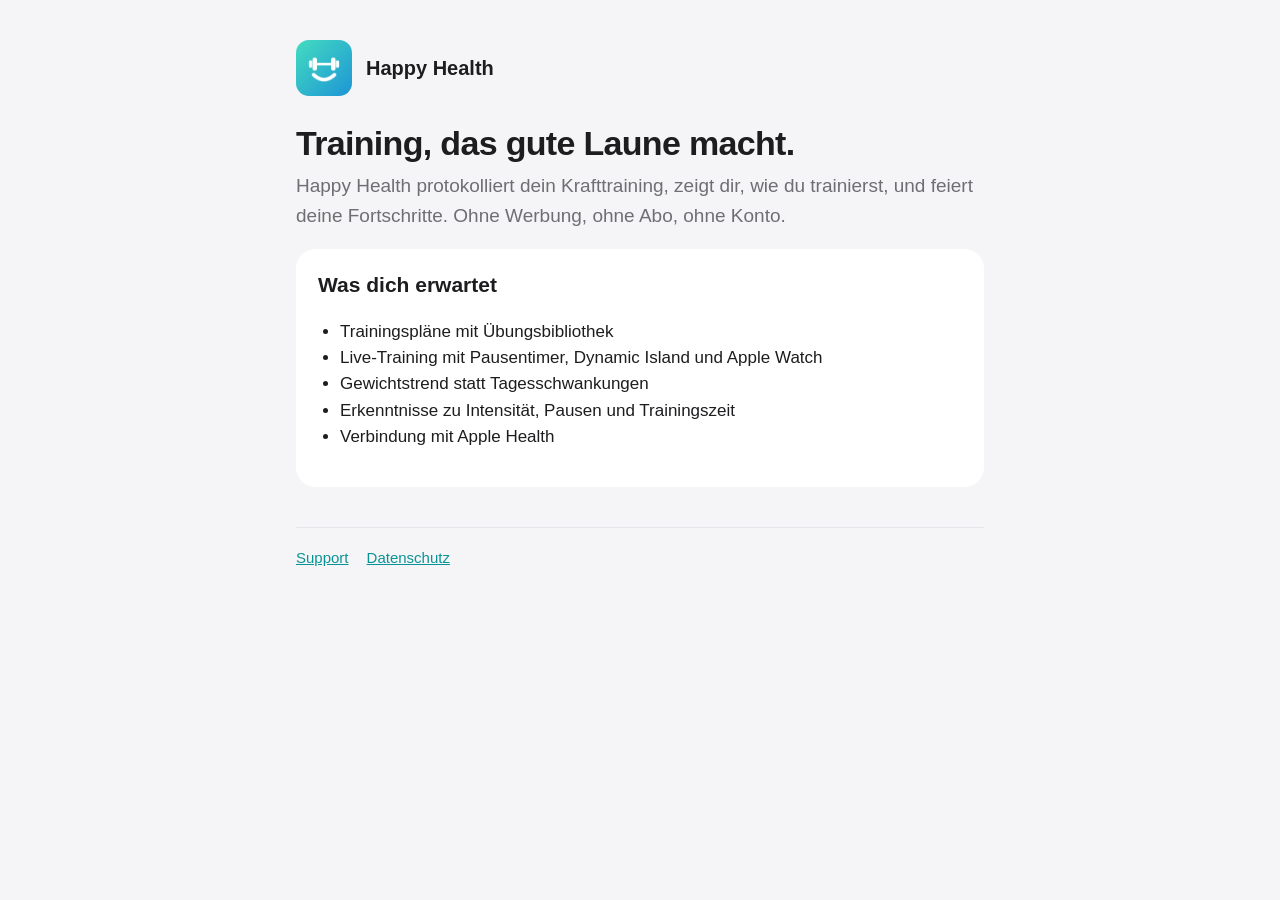
==== index.html @ d5903470 "Webseiten für Happy Health: Start, Datenschutz, Support Co-Authored-By: Claude Opus 5.5 <noreply@ant" ====
<!doctype html>
<html lang="de">
<head>
  <meta charset="utf-8">
  <meta name="viewport" content="width=device-width, initial-scale=1">
  <title>Happy Health</title>
  <meta name="description" content="Die Fitness-App, die motiviert statt bewertet.">
  <link rel="stylesheet" href="style.css">
</head>
<body>
<main>
  <header>
    <img src="icon.png" alt="">
    <a href="./">Happy Health</a>
  </header>

  <h1>Training, das gute Laune macht.</h1>
  <p class="lead">Happy Health protokolliert dein Krafttraining, zeigt dir, wie du trainierst, und feiert deine Fortschritte. Ohne Werbung, ohne Abo, ohne Konto.</p>

  <div class="card">
    <h2>Was dich erwartet</h2>
    <ul>
      <li>Trainingspläne mit Übungsbibliothek</li>
      <li>Live-Training mit Pausentimer, Dynamic Island und Apple Watch</li>
      <li>Gewichtstrend statt Tagesschwankungen</li>
      <li>Erkenntnisse zu Intensität, Pausen und Trainingszeit</li>
      <li>Verbindung mit Apple Health</li>
    </ul>
  </div>

  <nav>
    <a href="support.html">Support</a>
    <a href="datenschutz.html">Datenschutz</a>
  </nav>
</main>
</body>
</html>
---- style.css ----
:root {
  color-scheme: light dark;
  --bg: #f5f5f7;
  --card: #ffffff;
  --text: #1d1d1f;
  --muted: #6e6e73;
  --accent: #0a9396;
  --line: #e5e5ea;
}
@media (prefers-color-scheme: dark) {
  :root {
    --bg: #000000;
    --card: #1c1c1e;
    --text: #f5f5f7;
    --muted: #98989d;
    --accent: #3cc8c8;
    --line: #38383a;
  }
}
* { box-sizing: border-box; }
body {
  margin: 0;
  background: var(--bg);
  color: var(--text);
  font: 17px/1.55 -apple-system, BlinkMacSystemFont, "SF Pro Text", "Helvetica Neue", Arial, sans-serif;
  -webkit-text-size-adjust: 100%;
}
main { max-width: 720px; margin: 0 auto; padding: 40px 16px 64px; }
header { display: flex; align-items: center; gap: 14px; margin-bottom: 28px; }
header img { width: 56px; height: 56px; border-radius: 13px; }
header a { color: inherit; text-decoration: none; font-weight: 700; font-size: 20px; }
h1 { font-size: 34px; line-height: 1.15; margin: 0 0 8px; letter-spacing: -0.02em; }
h2 { font-size: 21px; margin: 32px 0 8px; }
p, li { color: var(--text); }
.lead { color: var(--muted); font-size: 19px; margin-top: 0; }
.muted { color: var(--muted); font-size: 15px; }
.card { background: var(--card); border-radius: 20px; padding: 20px 22px; margin: 16px 0; }
.card h2 { margin-top: 0; }
a { color: var(--accent); }
ul { padding-left: 22px; }
details { background: var(--card); border-radius: 16px; padding: 14px 18px; margin: 10px 0; }
summary { font-weight: 600; cursor: pointer; }
details p { margin-bottom: 0; }
nav { display: flex; flex-wrap: wrap; gap: 8px 18px; margin-top: 40px; padding-top: 18px; border-top: 1px solid var(--line); font-size: 15px; }
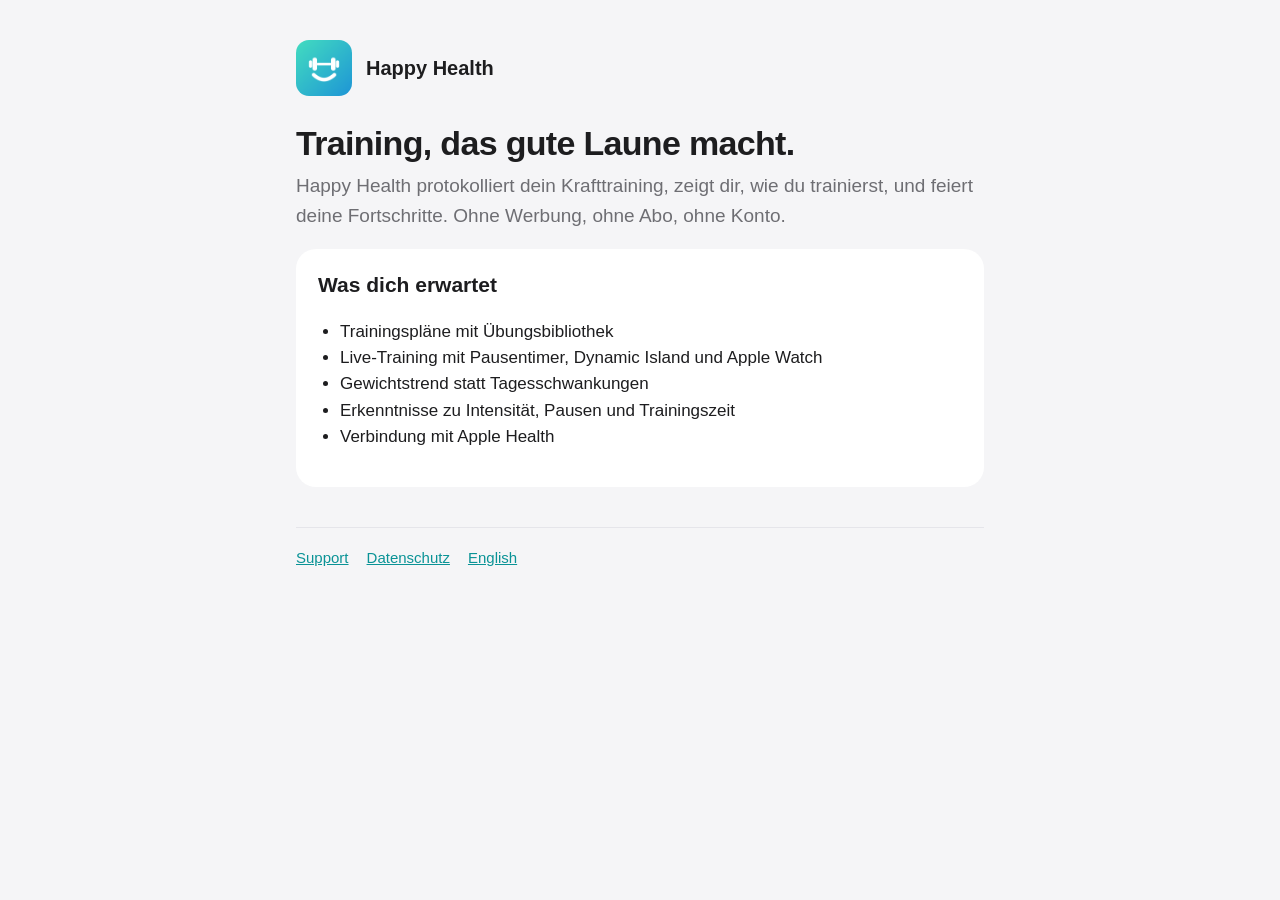
==== commit 89c6bfca: "Englische Seiten (Start, Support, Datenschutz) und Sprachwechsel" ====
--- a/index.html
+++ b/index.html
@@ -5,6 +5,7 @@
   <meta name="viewport" content="width=device-width, initial-scale=1">
   <title>Happy Health</title>
   <meta name="description" content="Die Fitness-App, die motiviert statt bewertet.">
+  <link rel="alternate" hreflang="en" href="en/">
   <link rel="stylesheet" href="style.css">
 </head>
 <body>
@@ -31,6 +32,7 @@
   <nav>
     <a href="support.html">Support</a>
     <a href="datenschutz.html">Datenschutz</a>
+    <a href="en/">English</a>
   </nav>
 </main>
 </body>
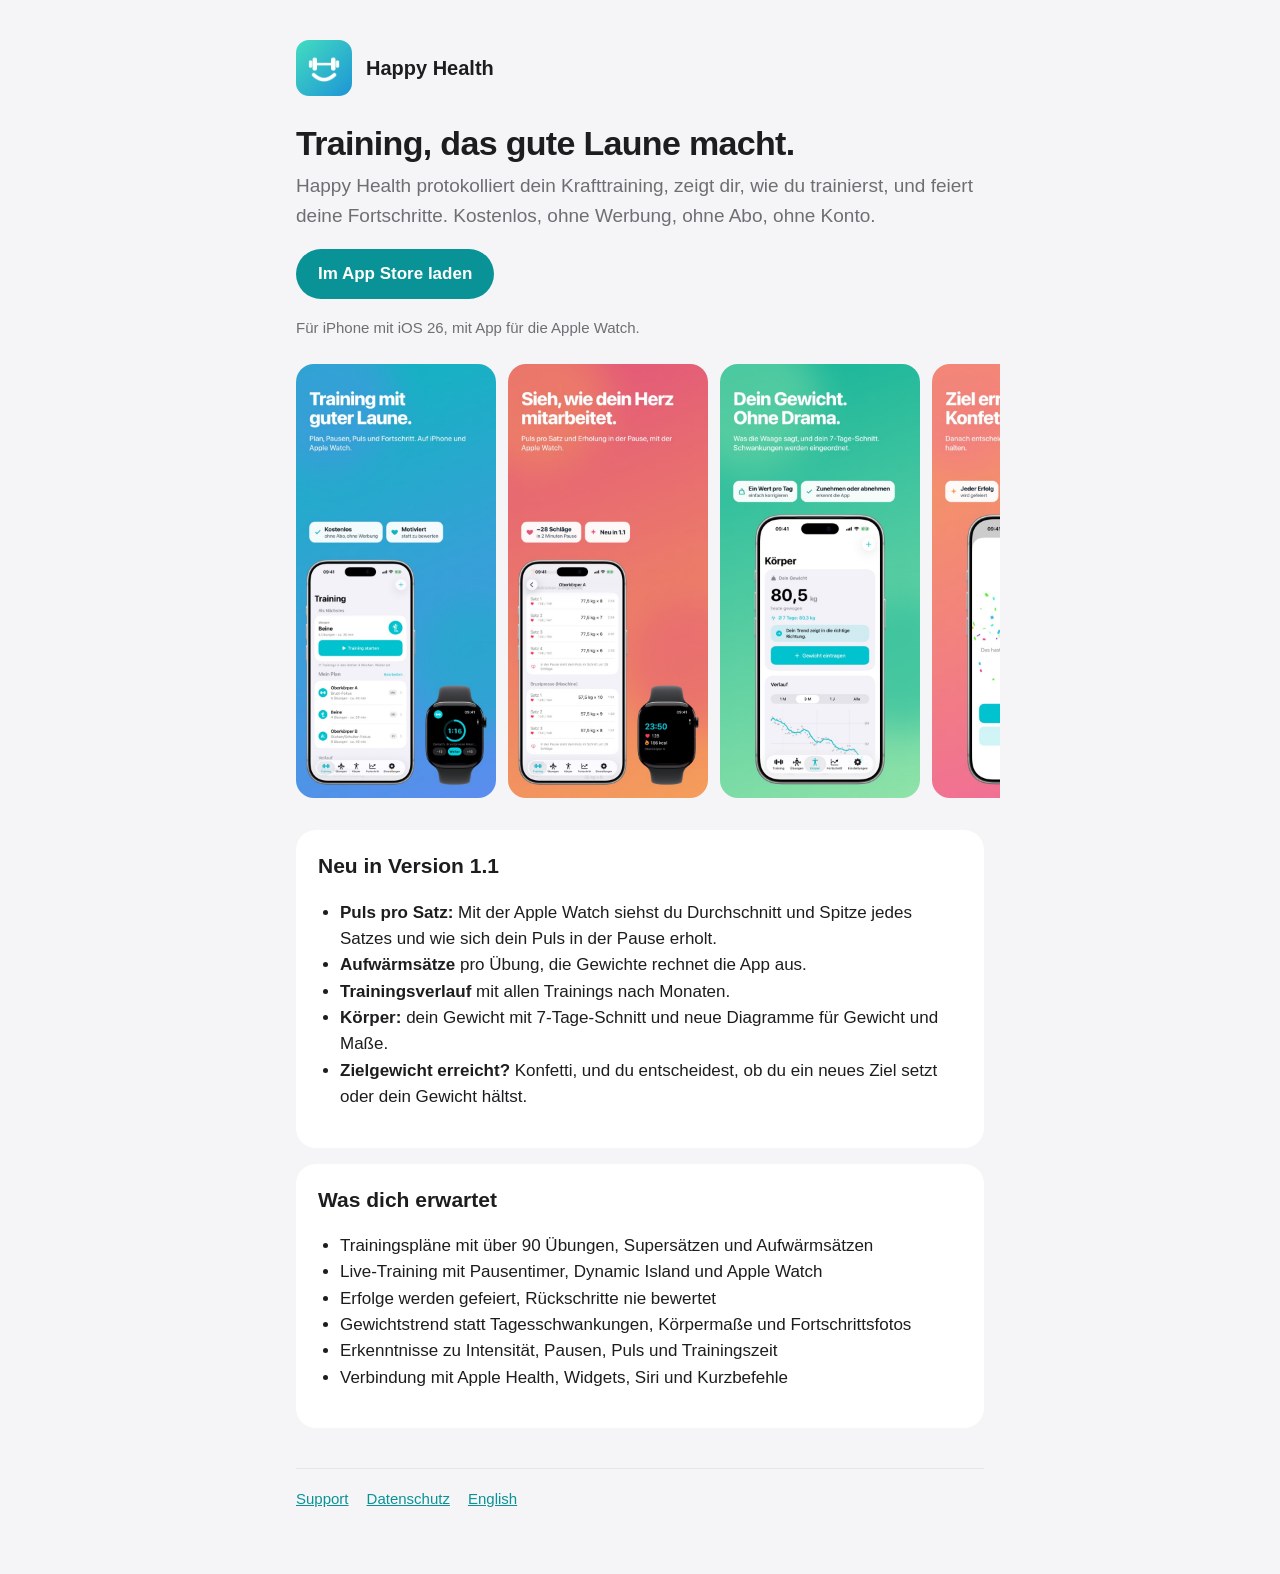
==== commit ea76237f: "Version 1.1: App-Store-Link, Bilder, Neuerungen und neue Fragen im Support Co-Authored-By: Claude Op" ====
--- a/index.html
+++ b/index.html
@@ -4,7 +4,7 @@
   <meta charset="utf-8">
   <meta name="viewport" content="width=device-width, initial-scale=1">
   <title>Happy Health</title>
-  <meta name="description" content="Die Fitness-App, die motiviert statt bewertet.">
+  <meta name="description" content="Krafttraining, das motiviert statt bewertet. Kostenlos, ohne Werbung, ohne Abo.">
   <link rel="alternate" hreflang="en" href="en/">
   <link rel="stylesheet" href="style.css">
 </head>
@@ -16,16 +16,37 @@
   </header>
 
   <h1>Training, das gute Laune macht.</h1>
-  <p class="lead">Happy Health protokolliert dein Krafttraining, zeigt dir, wie du trainierst, und feiert deine Fortschritte. Ohne Werbung, ohne Abo, ohne Konto.</p>
+  <p class="lead">Happy Health protokolliert dein Krafttraining, zeigt dir, wie du trainierst, und feiert deine Fortschritte. Kostenlos, ohne Werbung, ohne Abo, ohne Konto.</p>
+  <p><a class="button" href="https://apps.apple.com/app/id6819990635">Im App Store laden</a></p>
+  <p class="muted">Für iPhone mit iOS 26, mit App für die Apple Watch.</p>
+
+  <div class="shots">
+    <img src="img/de-01-hero.jpg" alt="Trainingsübersicht auf iPhone und Apple Watch" width="600" height="1304" loading="lazy">
+    <img src="img/de-04-pulse.jpg" alt="Puls pro Satz mit der Apple Watch" width="600" height="1304" loading="lazy">
+    <img src="img/de-07-body.jpg" alt="Gewicht mit 7-Tage-Schnitt" width="600" height="1304" loading="lazy">
+    <img src="img/de-08-goal.jpg" alt="Zielgewicht erreicht, mit Konfetti" width="600" height="1304" loading="lazy">
+  </div>
+
+  <div class="card">
+    <h2>Neu in Version 1.1</h2>
+    <ul>
+      <li><strong>Puls pro Satz:</strong> Mit der Apple Watch siehst du Durchschnitt und Spitze jedes Satzes und wie sich dein Puls in der Pause erholt.</li>
+      <li><strong>Aufwärmsätze</strong> pro Übung, die Gewichte rechnet die App aus.</li>
+      <li><strong>Trainingsverlauf</strong> mit allen Trainings nach Monaten.</li>
+      <li><strong>Körper:</strong> dein Gewicht mit 7-Tage-Schnitt und neue Diagramme für Gewicht und Maße.</li>
+      <li><strong>Zielgewicht erreicht?</strong> Konfetti, und du entscheidest, ob du ein neues Ziel setzt oder dein Gewicht hältst.</li>
+    </ul>
+  </div>
 
   <div class="card">
     <h2>Was dich erwartet</h2>
     <ul>
-      <li>Trainingspläne mit Übungsbibliothek</li>
+      <li>Trainingspläne mit über 90 Übungen, Supersätzen und Aufwärmsätzen</li>
       <li>Live-Training mit Pausentimer, Dynamic Island und Apple Watch</li>
-      <li>Gewichtstrend statt Tagesschwankungen</li>
-      <li>Erkenntnisse zu Intensität, Pausen und Trainingszeit</li>
-      <li>Verbindung mit Apple Health</li>
+      <li>Erfolge werden gefeiert, Rückschritte nie bewertet</li>
+      <li>Gewichtstrend statt Tagesschwankungen, Körpermaße und Fortschrittsfotos</li>
+      <li>Erkenntnisse zu Intensität, Pausen, Puls und Trainingszeit</li>
+      <li>Verbindung mit Apple Health, Widgets, Siri und Kurzbefehle</li>
     </ul>
   </div>
 
--- a/style.css
+++ b/style.css
@@ -42,3 +42,6 @@
 summary { font-weight: 600; cursor: pointer; }
 details p { margin-bottom: 0; }
 nav { display: flex; flex-wrap: wrap; gap: 8px 18px; margin-top: 40px; padding-top: 18px; border-top: 1px solid var(--line); font-size: 15px; }
+.button { display: inline-block; background: var(--accent); color: #fff; font-weight: 600; text-decoration: none; padding: 12px 22px; border-radius: 999px; }
+.shots { display: flex; gap: 12px; overflow-x: auto; scroll-snap-type: x mandatory; scroll-padding-inline: 16px; margin: 24px -16px; padding: 0 16px 8px; }
+.shots img { flex: 0 0 auto; width: 200px; height: auto; border-radius: 18px; scroll-snap-align: start; }
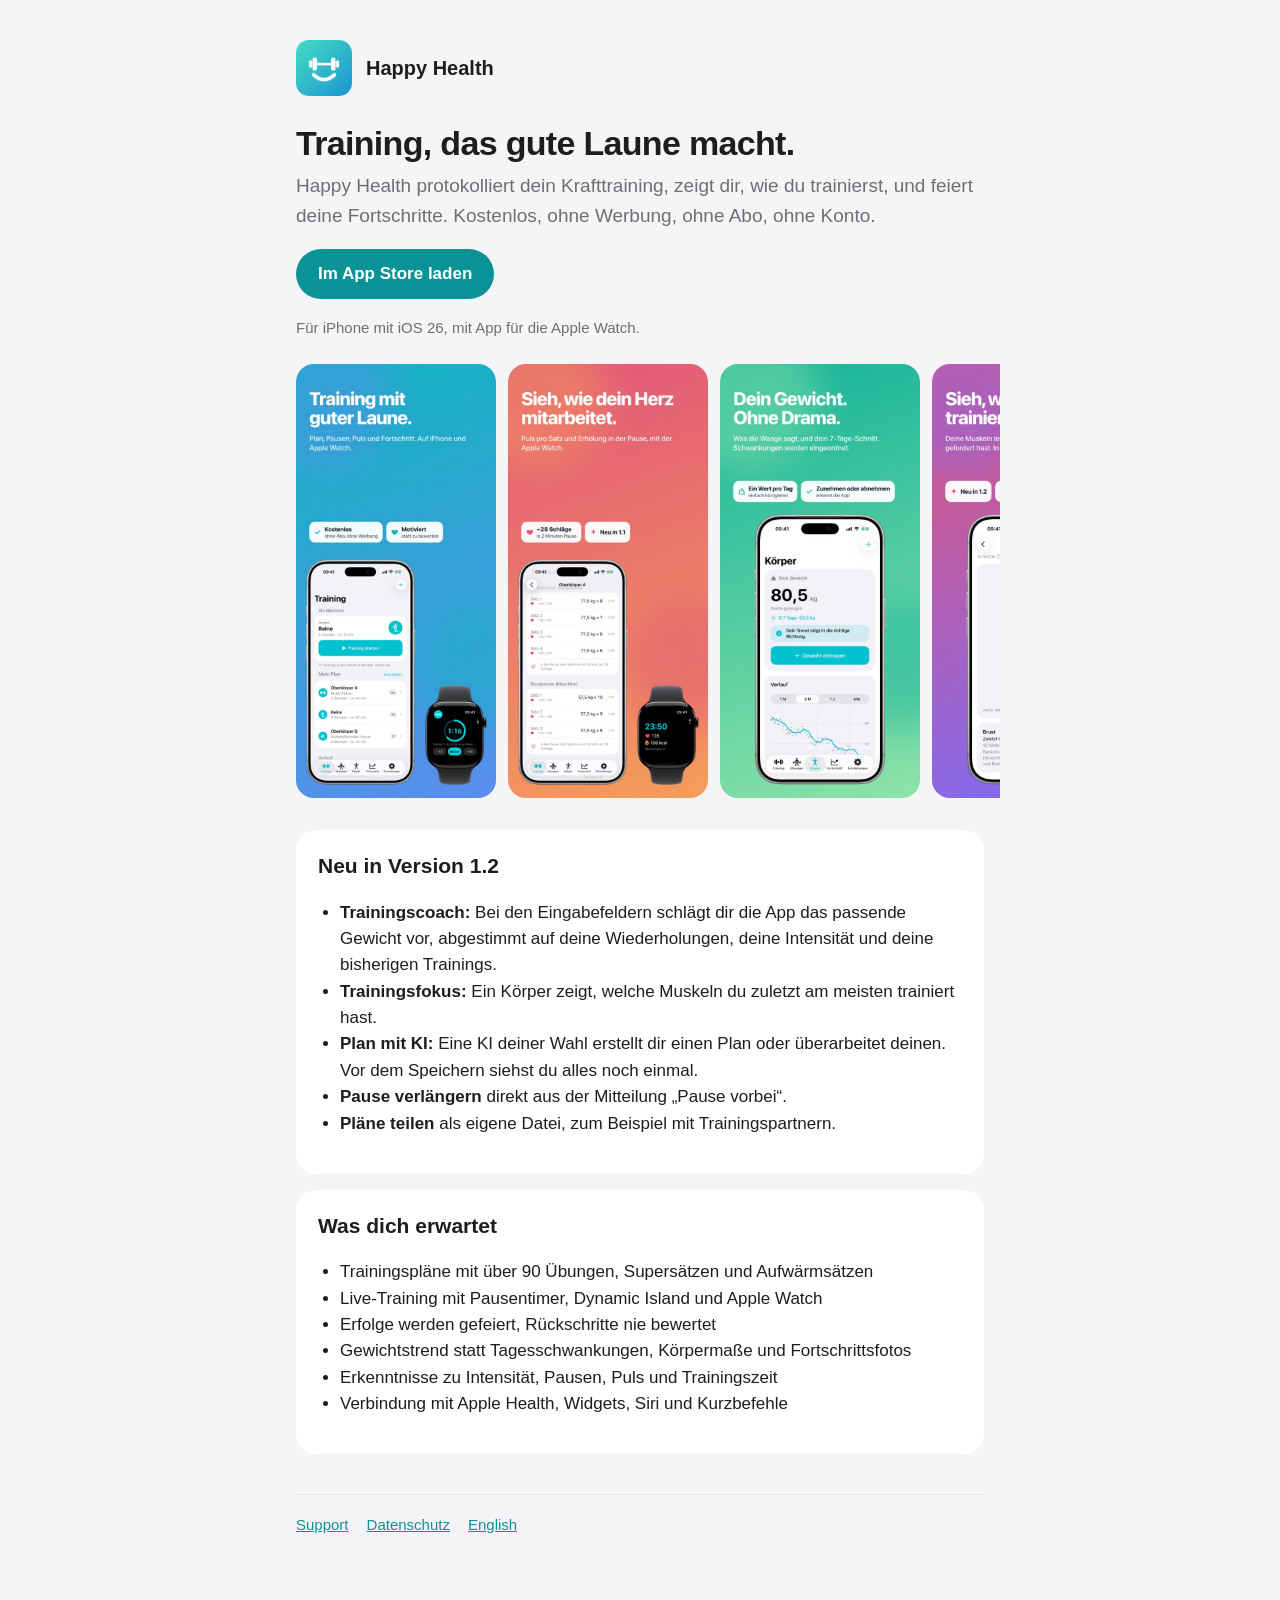
==== commit 30ee0c75: "Version 1.2: Datenschutz ohne Kalorienzufuhr, Neuerungen, Bild Trainingsfokus, Support-Fragen Erst n" ====
--- a/index.html
+++ b/index.html
@@ -24,17 +24,17 @@
     <img src="img/de-01-hero.jpg" alt="Trainingsübersicht auf iPhone und Apple Watch" width="600" height="1304" loading="lazy">
     <img src="img/de-04-pulse.jpg" alt="Puls pro Satz mit der Apple Watch" width="600" height="1304" loading="lazy">
     <img src="img/de-07-body.jpg" alt="Gewicht mit 7-Tage-Schnitt" width="600" height="1304" loading="lazy">
-    <img src="img/de-08-goal.jpg" alt="Zielgewicht erreicht, mit Konfetti" width="600" height="1304" loading="lazy">
+    <img src="img/de-05-musclemap.jpg" alt="Trainingsfokus: welche Muskeln du zuletzt trainiert hast" width="600" height="1304" loading="lazy">
   </div>
 
   <div class="card">
-    <h2>Neu in Version 1.1</h2>
+    <h2>Neu in Version 1.2</h2>
     <ul>
-      <li><strong>Puls pro Satz:</strong> Mit der Apple Watch siehst du Durchschnitt und Spitze jedes Satzes und wie sich dein Puls in der Pause erholt.</li>
-      <li><strong>Aufwärmsätze</strong> pro Übung, die Gewichte rechnet die App aus.</li>
-      <li><strong>Trainingsverlauf</strong> mit allen Trainings nach Monaten.</li>
-      <li><strong>Körper:</strong> dein Gewicht mit 7-Tage-Schnitt und neue Diagramme für Gewicht und Maße.</li>
-      <li><strong>Zielgewicht erreicht?</strong> Konfetti, und du entscheidest, ob du ein neues Ziel setzt oder dein Gewicht hältst.</li>
+      <li><strong>Trainingscoach:</strong> Bei den Eingabefeldern schlägt dir die App das passende Gewicht vor, abgestimmt auf deine Wiederholungen, deine Intensität und deine bisherigen Trainings.</li>
+      <li><strong>Trainingsfokus:</strong> Ein Körper zeigt, welche Muskeln du zuletzt am meisten trainiert hast.</li>
+      <li><strong>Plan mit KI:</strong> Eine KI deiner Wahl erstellt dir einen Plan oder überarbeitet deinen. Vor dem Speichern siehst du alles noch einmal.</li>
+      <li><strong>Pause verlängern</strong> direkt aus der Mitteilung „Pause vorbei“.</li>
+      <li><strong>Pläne teilen</strong> als eigene Datei, zum Beispiel mit Trainingspartnern.</li>
     </ul>
   </div>
 
